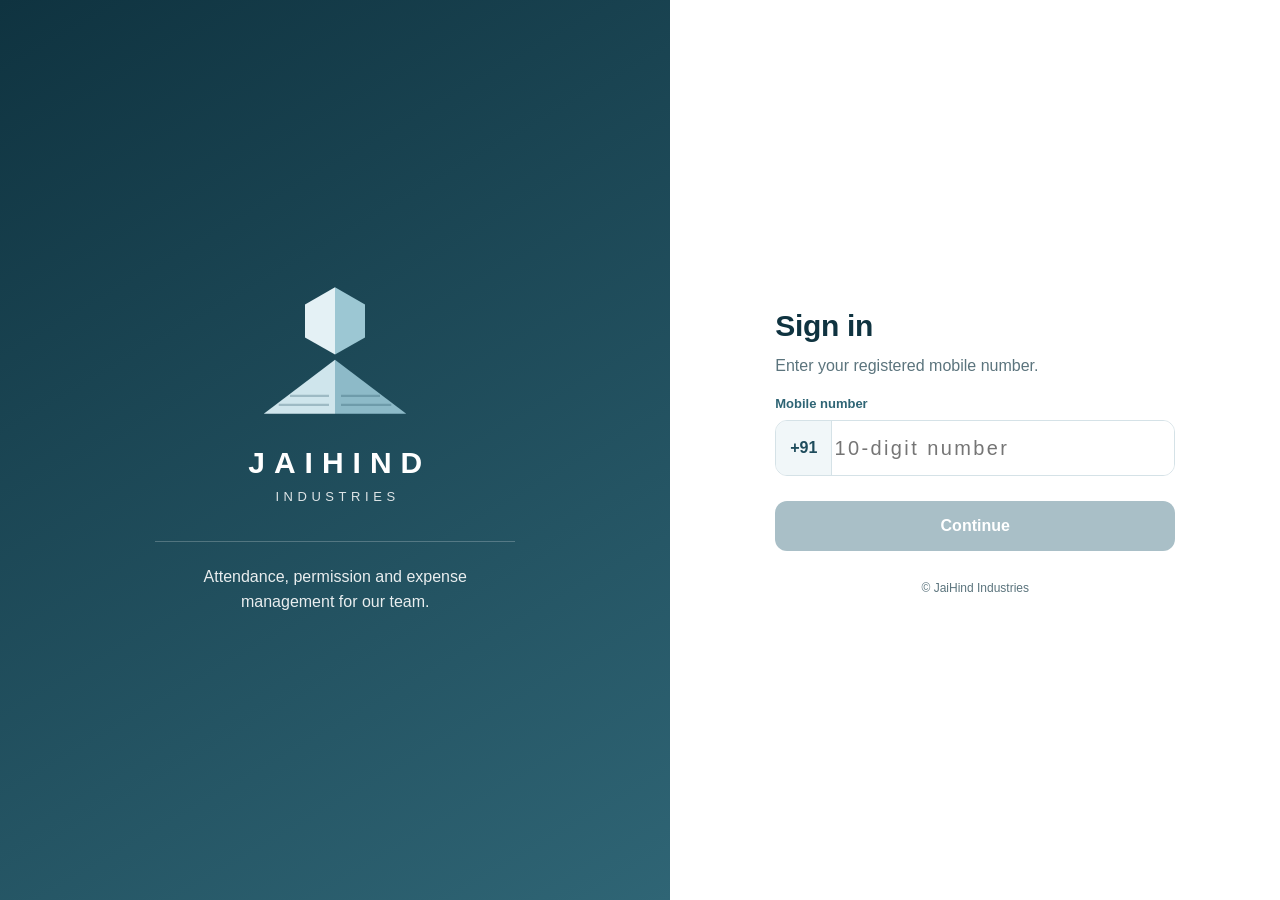
==== index.html @ 424bba56 "Add files via upload" ====
<!doctype html>
<html lang="en">
<head>
<meta charset="utf-8">
<meta name="viewport" content="width=device-width,initial-scale=1,viewport-fit=cover">
<meta name="theme-color" content="#1e4c5c">
<meta name="apple-mobile-web-app-capable" content="yes">
<meta name="mobile-web-app-capable" content="yes">
<title>JaiHind Industries | Attendance Portal</title>
<link rel="icon" href="logo.svg" type="image/svg+xml">
<link rel="stylesheet" href="style.css">
</head>
<body>

<!-- Loading -->
<div id="screenLoad" class="loader"><div class="spin"></div><div>Please wait…</div></div>

<!-- Sign in -->
<div id="screenLogin" class="auth" hidden>
  <aside class="auth-brand">
    <img src="logo-white.svg" alt="JaiHind Industries logo">
    <h1>JAIHIND</h1>
    <div class="sub">INDUSTRIES</div>
    <p class="tag">Attendance, permission and expense management for our team.</p>
  </aside>
  <section class="auth-panel">
    <form class="auth-box" id="loginForm" novalidate>
      <h2>Sign in</h2>
      <p class="lead">Enter your registered mobile number.</p>
      <label for="phone">Mobile number</label>
      <div class="phone">
        <span class="cc">+91</span>
        <input id="phone" type="tel" inputmode="numeric" pattern="[0-9]*" maxlength="10" autocomplete="tel-national" placeholder="10-digit number" aria-describedby="loginErr">
      </div>
      <div id="loginErr" class="err" role="alert"></div>
      <button id="loginBtn" class="btn" type="submit" disabled>Continue</button>
      <p class="auth-foot">&copy; JaiHind Industries</p>
    </form>
  </section>
</div>

<!-- Clock In / Out (opens after scanning the QR code) -->
<div id="screenFlow" hidden>
  <header class="topbar"><img src="logo-white.svg" alt=""><div><div class="t1">JAIHIND</div><div class="t2">INDUSTRIES</div></div></header>
  <main class="shell">
    <div class="card">
      <div class="flow-head"><span id="flowBadge" class="badge">IN</span><h2 id="flowTitle">Clock In</h2></div>
      <p class="who" id="flowName"></p>
      <div class="steps"><div class="step on" id="st1">1. Camera &amp; location</div><div class="step" id="st2">2. Photo</div><div class="step" id="st3">3. Submit</div></div>

      <button id="btnStart" class="btn teal" type="button">Open camera &amp; location</button>
      <div id="gpsInfo" class="msg info" hidden></div>
      <div id="camWrap" class="cam" hidden><video id="video" autoplay playsinline muted></video></div>
      <button id="btnShot" class="btn teal" type="button" hidden>Take photo</button>
      <div id="prevWrap" class="cam" hidden><img id="preview" alt="Your photo"></div>
      <div id="sizeInfo" class="msg info" hidden></div>
      <div class="row2"><button id="btnRetake" class="btn ghost" type="button" hidden>Retake</button><button id="btnSubmit" class="btn ok" type="button" hidden>Submit</button></div>
      <div id="flowMsg"></div>
      <button id="btnCancel" class="btn ghost sm" type="button">Cancel and exit</button>
    </div>
  </main>
</div>

<!-- Finished -->
<div id="screenDone" class="done" hidden>
  <div class="done-card">
    <div class="tick"><svg viewBox="0 0 24 24" fill="none" stroke="#1f7a3a" stroke-width="3" stroke-linecap="round" stroke-linejoin="round"><path d="M5 12.5l4.5 4.5L19 7.5"/></svg></div>
    <h2 id="doneTitle">Clock In recorded</h2>
    <p class="who2" id="doneName"></p>
    <p class="when" id="doneWhen"></p>
    <p class="count" id="doneCount"></p>
    <button id="btnClose" class="btn" type="button">Close</button>
  </div>
</div>

<!-- Dashboard (opened without scanning a QR) -->
<div id="screenDash" hidden>
  <header class="topbar"><img src="logo-white.svg" alt=""><div><div class="t1">JAIHIND</div><div class="t2">INDUSTRIES</div></div>
    <div class="right"><button class="linkbtn" id="btnLogout" type="button">Sign out</button></div></header>
  <main class="shell">
    <div class="profile"><div class="avatar" id="avatar"></div><div><div class="n" id="dName"></div><div class="r" id="dRole"></div></div></div>

    <div class="tabs" id="tabs">
      <button type="button" data-t="att" class="on">Attendance</button>
      <button type="button" data-t="per">Permission</button>
      <button type="button" data-t="exp">Expense</button>
      <button type="button" data-t="adm" id="admTab" hidden>Approvals</button>
    </div>

    <section id="t-att">
      <div class="card">
        <h2>Clock in / Clock out</h2>
        <p class="desc">Scan the <b>CLOCK IN</b> QR code when you arrive and the <b>CLOCK OUT</b> QR code when you leave, using your phone camera.</p>
      </div>
      <div class="card"><h2>Recent attendance</h2><div class="tbl"><table id="attTbl"></table></div></div>
    </section>

    <section id="t-per" hidden>
      <div class="card">
        <h2>Request permission</h2>
        <label for="pDate">Date</label><input id="pDate" type="date">
        <div class="row2"><div><label for="pFrom">From</label><input id="pFrom" type="time"></div><div><label for="pTo">To</label><input id="pTo" type="time"></div></div>
        <label for="pReason">Reason</label><textarea id="pReason" rows="3"></textarea>
        <button class="btn" type="button" id="btnPerm">Send request</button><div id="pMsg"></div>
      </div>
      <div class="card"><h2>My requests</h2><div class="tbl"><table id="perTbl"></table></div></div>
    </section>

    <section id="t-exp" hidden>
      <div class="card">
        <h2>Add expense</h2>
        <label for="eDate">Date</label><input id="eDate" type="date">
        <label for="eCat">Category</label><select id="eCat"><option>Travel</option><option>Food</option><option>Fuel</option><option>Material</option><option>Courier</option><option>Other</option></select>
        <label for="eAmt">Amount (₹)</label><input id="eAmt" type="number" inputmode="decimal" min="0">
        <label for="eDesc">Description</label><input id="eDesc" type="text">
        <label for="eFile">Bill photo (optional)</label><input id="eFile" type="file" accept="image/*">
        <div id="eSize" class="msg info" hidden></div>
        <button class="btn" type="button" id="btnExp">Submit expense</button><div id="eMsg"></div>
      </div>
      <div class="card"><h2>My expenses</h2><div class="tbl"><table id="expTbl"></table></div></div>
    </section>

    <section id="t-adm" hidden>
      <div class="card"><h2>Pending permissions</h2><div id="admPer"></div></div>
      <div class="card"><h2>Pending expenses</h2><div id="admExp"></div></div>
    </section>
  </main>
</div>

<script src="app.js"></script>
</body>
</html>
---- style.css ----
/* JaiHind Industries – shared styles (mobile, tablet, laptop, desktop; Android, iPhone, Windows, Mac) */
:root{
  --t50:#f1f7f9;--t100:#dcebf0;--t300:#8bb8c6;--t500:#3f7b8c;--t600:#2f6575;--t700:#1e4c5c;--t900:#0f3340;
  --text:#10252d;--muted:#5b747d;--line:#d5e2e7;--bg:#eef4f6;--card:#fff;
  --ok:#1f7a3a;--okbg:#e6f4ea;--bad:#b3261e;--badbg:#fcebe9;--warn:#9a5b00;--warnbg:#fff3df;--infobg:#e6f1f5;
  --radius:14px;--shadow:0 10px 30px rgba(15,51,64,.10);
  --font:-apple-system,BlinkMacSystemFont,"Segoe UI",Roboto,"Helvetica Neue",Arial,sans-serif;
}
*{box-sizing:border-box;-webkit-tap-highlight-color:transparent}
html{-webkit-text-size-adjust:100%;text-size-adjust:100%}
body{margin:0;font-family:var(--font);background:var(--bg);color:var(--text);font-size:16px;line-height:1.5;-webkit-font-smoothing:antialiased}
[hidden]{display:none!important}
h1,h2,h3,p{margin:0}
img{max-width:100%}
button,input,select,textarea{font:inherit;color:inherit}
:focus-visible{outline:3px solid #7fb8ca;outline-offset:2px}

/* ---------- Buttons ---------- */
.btn{display:flex;align-items:center;justify-content:center;gap:8px;width:100%;min-height:50px;padding:12px 18px;border:0;border-radius:12px;
  background:var(--t700);color:#fff;font-weight:600;font-size:16px;cursor:pointer;margin-top:14px;
  -webkit-appearance:none;appearance:none;transition:background .15s,transform .05s}
.btn:hover{background:var(--t900)}.btn:active{transform:translateY(1px)}
.btn:disabled{background:#a9bfc7;cursor:not-allowed}
.btn.teal{background:var(--t500)}.btn.teal:hover{background:var(--t600)}
.btn.ok{background:var(--ok)}.btn.bad{background:var(--bad)}
.btn.ghost{background:transparent;color:var(--t700);border:1.5px solid var(--line)}.btn.ghost:hover{background:var(--t50)}
.btn.sm{min-height:42px;font-size:15px;margin-top:10px}
.row2{display:flex;gap:10px}.row2>*{flex:1}

/* ---------- Form fields ---------- */
label{display:block;font-size:13px;font-weight:600;color:var(--t600);margin:16px 0 6px}
.field,select,textarea,input[type=date],input[type=time],input[type=number],input[type=text],input[type=file]{
  width:100%;min-height:50px;padding:12px 14px;border:1.5px solid var(--line);border-radius:12px;background:#fff;font-size:16px;
  -webkit-appearance:none;appearance:none}
select{background-image:linear-gradient(45deg,transparent 50%,#5b747d 50%),linear-gradient(135deg,#5b747d 50%,transparent 50%);
  background-position:calc(100% - 20px) 50%,calc(100% - 14px) 50%;background-size:6px 6px;background-repeat:no-repeat;padding-right:36px}
textarea{resize:vertical;min-height:90px}
.field:focus,select:focus,textarea:focus,input:focus{border-color:var(--t500)}
.phone{display:flex;align-items:stretch;border:1.5px solid var(--line);border-radius:12px;background:#fff;overflow:hidden}
.phone:focus-within{border-color:var(--t500);box-shadow:0 0 0 3px rgba(63,123,140,.18)}
.phone .cc{display:flex;align-items:center;padding:0 14px;background:var(--t50);border-right:1.5px solid var(--line);font-weight:600;color:var(--t700)}
.phone input{flex:1;min-width:0;border:0;border-radius:0;min-height:54px;font-size:20px;letter-spacing:.12em;font-weight:500;box-shadow:none}
.phone input:focus{outline:none}
.hint{font-size:13px;color:var(--muted);margin-top:8px}
.err{font-size:14px;color:var(--bad);margin-top:10px;min-height:1px}

/* ---------- Messages ---------- */
.msg{padding:12px 14px;border-radius:12px;margin-top:12px;font-size:15px}
.msg.ok{background:var(--okbg);color:var(--ok)}.msg.err{background:var(--badbg);color:var(--bad)}.msg.info{background:var(--infobg);color:var(--t700)}

/* ---------- Login ---------- */
.auth{min-height:100vh;min-height:100dvh;display:grid;grid-template-columns:1fr}
.auth-brand{background:linear-gradient(150deg,var(--t900),var(--t600));color:#fff;padding:calc(28px + env(safe-area-inset-top)) 24px 28px;
  display:flex;flex-direction:column;align-items:center;text-align:center;justify-content:center}
.auth-brand img{width:72px;height:auto}
.auth-brand h1{margin-top:12px;font-size:20px;letter-spacing:.3em;font-weight:700;padding-left:.3em}
.auth-brand .sub{letter-spacing:.35em;font-size:11px;opacity:.85;margin-top:2px;padding-left:.35em}
.auth-brand .tag{display:none}
.auth-panel{display:flex;align-items:flex-start;justify-content:center;padding:28px 20px calc(28px + env(safe-area-inset-bottom))}
.auth-box{width:100%;max-width:400px}
.auth-box h2{font-size:26px;color:var(--t900);letter-spacing:-.01em}
.auth-box .lead{color:var(--muted);margin-top:6px}
.auth-foot{margin-top:28px;font-size:12px;color:var(--muted);text-align:center}
@media (min-width:900px){
  .auth{grid-template-columns:1.1fr 1fr}
  .auth-brand{padding:48px}
  .auth-brand img{width:150px}
  .auth-brand h1{font-size:30px;margin-top:24px}
  .auth-brand .sub{font-size:13px}
  .auth-brand .tag{display:block;margin-top:34px;max-width:360px;font-size:16px;line-height:1.6;opacity:.9;border-top:1px solid rgba(255,255,255,.25);padding-top:22px}
  .auth-panel{align-items:center;background:#fff;padding:48px}
  .auth-box h2{font-size:30px}
}

/* ---------- App shell ---------- */
.topbar{position:sticky;top:0;z-index:5;background:linear-gradient(135deg,var(--t900),var(--t600));color:#fff;
  padding:calc(10px + env(safe-area-inset-top)) max(16px,env(safe-area-inset-right)) 10px max(16px,env(safe-area-inset-left));display:flex;align-items:center;gap:12px}
.topbar img{width:38px;height:auto}
.topbar .t1{font-weight:700;letter-spacing:.28em;font-size:14px}.topbar .t2{font-size:10px;letter-spacing:.3em;opacity:.85}
.topbar .right{margin-left:auto;font-size:13px}
.linkbtn{background:none;border:0;color:#cfe6ed;text-decoration:underline;cursor:pointer;padding:6px;font-size:13px}
.shell{max-width:560px;margin:0 auto;padding:16px max(16px,env(safe-area-inset-right)) calc(32px + env(safe-area-inset-bottom)) max(16px,env(safe-area-inset-left))}
@media (min-width:900px){.shell{max-width:820px;padding-top:28px}}
.card{background:var(--card);border-radius:var(--radius);padding:20px;box-shadow:var(--shadow);margin-bottom:16px}
.card h2{font-size:18px;color:var(--t900);margin-bottom:4px}
.card .desc{color:var(--muted);font-size:14px;margin-bottom:4px}

/* profile */
.profile{display:flex;align-items:center;gap:14px;background:linear-gradient(135deg,var(--t700),var(--t500));color:#fff;border-radius:var(--radius);padding:18px;margin-bottom:16px}
.avatar{width:52px;height:52px;border-radius:50%;background:rgba(255,255,255,.18);display:flex;align-items:center;justify-content:center;font-weight:700;font-size:20px;flex:none}
.profile .n{font-size:20px;font-weight:700;line-height:1.2}.profile .r{font-size:13px;opacity:.9}
.profile .l{font-size:13px;opacity:.85;margin-top:2px}

/* tabs */
.tabs{display:flex;gap:6px;background:#dbe8ed;padding:4px;border-radius:12px;margin-bottom:16px}
.tabs button{flex:1;border:0;background:transparent;padding:11px 4px;border-radius:9px;font-weight:600;font-size:14px;color:var(--t700);cursor:pointer}
.tabs button.on{background:#fff;box-shadow:0 1px 4px rgba(15,51,64,.15)}

/* tables */
.tbl{overflow-x:auto;-webkit-overflow-scrolling:touch;margin-top:8px}
table{width:100%;border-collapse:collapse;font-size:14px}
th{font-size:12px;text-transform:uppercase;letter-spacing:.06em;color:var(--muted);text-align:left;padding:8px 6px;border-bottom:1px solid var(--line)}
td{padding:10px 6px;border-bottom:1px solid #e8f0f3;vertical-align:top}
.pill{display:inline-block;padding:2px 10px;border-radius:99px;font-size:12px;font-weight:700;background:var(--warnbg);color:var(--warn)}
.pill.Approved{background:var(--okbg);color:var(--ok)}.pill.Rejected{background:var(--badbg);color:var(--bad)}
.item{border:1px solid var(--line);border-radius:12px;padding:12px;margin-top:10px;font-size:14px}
.empty{color:var(--muted);padding:12px 0;font-size:14px}

/* ---------- Clock flow ---------- */
.flow-head{display:flex;align-items:center;gap:12px;margin-bottom:6px}
.badge{padding:5px 14px;border-radius:99px;font-weight:700;font-size:13px;letter-spacing:.08em;color:#fff;background:var(--ok)}
.badge.OUT{background:var(--t700)}
.flow-head h2{font-size:24px;margin:0}
.who{color:var(--muted);margin-bottom:14px}
.steps{display:flex;gap:6px;margin:6px 0 14px}
.step{flex:1;text-align:center;font-size:12px;color:var(--muted);border-top:4px solid var(--line);padding-top:6px}
.step.on{border-color:var(--t500);color:var(--t700);font-weight:600}.step.done{border-color:var(--ok);color:var(--ok)}
.cam{position:relative;margin-top:12px;border-radius:14px;overflow:hidden;background:#0b1a20}
.cam video,.cam img{display:block;width:100%;aspect-ratio:4/3;object-fit:cover}
.cam video{-webkit-transform:scaleX(-1);transform:scaleX(-1)}
.stamp{position:absolute;left:10px;top:10px;background:rgba(0,0,0,.55);color:#fff;font-size:12px;padding:4px 10px;border-radius:99px}

/* ---------- Done ---------- */
.done{min-height:100vh;min-height:100dvh;display:flex;align-items:center;justify-content:center;padding:24px;background:linear-gradient(150deg,var(--t900),var(--t600))}
.done-card{background:#fff;border-radius:20px;padding:34px 26px;text-align:center;width:100%;max-width:400px;box-shadow:var(--shadow)}
.tick{width:84px;height:84px;margin:0 auto 14px;border-radius:50%;background:var(--okbg);display:flex;align-items:center;justify-content:center}
.tick svg{width:44px;height:44px}
.done-card h2{font-size:24px;color:var(--t900)}
.done-card .who2{margin-top:8px;font-size:18px;font-weight:600}
.done-card .when{color:var(--muted);margin-top:2px}
.done-card .count{margin-top:18px;font-size:14px;color:var(--muted)}

/* ---------- Loader ---------- */
.loader{min-height:100vh;min-height:100dvh;display:flex;align-items:center;justify-content:center;flex-direction:column;gap:14px;color:var(--muted)}
.spin{width:36px;height:36px;border:4px solid var(--t100);border-top-color:var(--t500);border-radius:50%;animation:sp .8s linear infinite}
@keyframes sp{to{transform:rotate(360deg)}}
@media (prefers-reduced-motion:reduce){.spin{animation-duration:2s}}

/* ---------- QR poster page ---------- */
.qr-top{background:var(--t900);color:#fff;text-align:center;padding:18px;letter-spacing:.3em;font-weight:700}
.qr-wrap{max-width:880px;margin:0 auto;padding:24px 16px;text-align:center}
.qr-actions{display:flex;gap:10px;justify-content:center;flex-wrap:wrap;margin-bottom:18px}
.qr-actions .btn{width:auto;margin:0;padding:12px 22px}
.qr-cards{display:flex;gap:24px;justify-content:center;flex-wrap:wrap}
.qcard{width:320px;background:#fff;border-radius:18px;padding:24px;border-top:14px solid var(--c);box-shadow:var(--shadow)}
.qcard small{color:var(--muted);letter-spacing:.2em}
.qcard h1{margin:6px 0;color:var(--c);letter-spacing:.14em;font-size:30px}
.qcard .qr{display:flex;justify-content:center;margin:16px 0}
.qcard .qr canvas,.qcard .qr img{max-width:100%;height:auto}
@media print{.qr-top,.qr-actions,.qnote{display:none}body{background:#fff}.qcard{box-shadow:none;border:1px solid #ccc}}
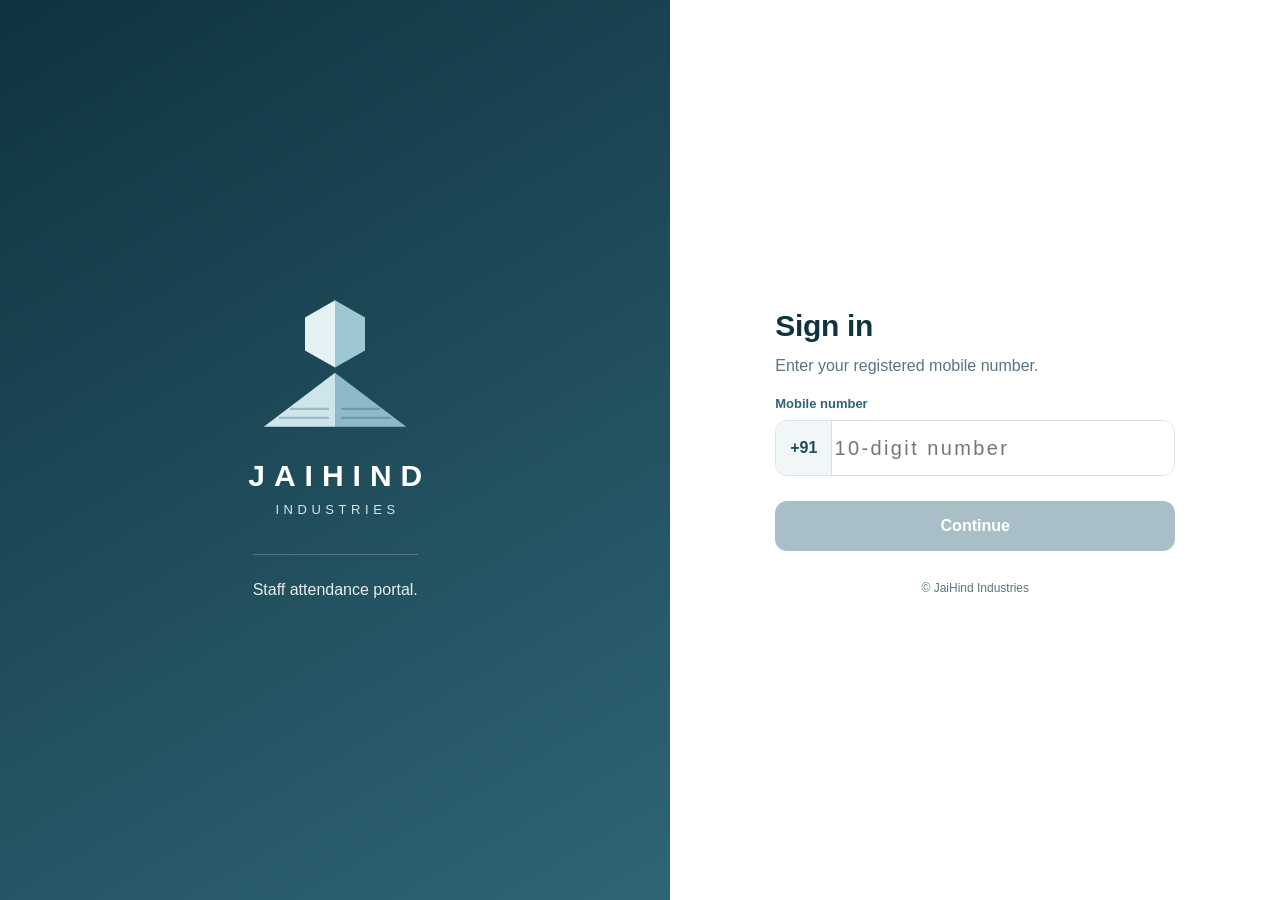
==== commit a83a877c: "Add files via upload" ====
--- a/index.html
+++ b/index.html
@@ -6,7 +6,7 @@
 <meta name="theme-color" content="#1e4c5c">
 <meta name="apple-mobile-web-app-capable" content="yes">
 <meta name="mobile-web-app-capable" content="yes">
-<title>JaiHind Industries | Attendance Portal</title>
+<title>JaiHind Industries | Attendance</title>
 <link rel="icon" href="logo.svg" type="image/svg+xml">
 <link rel="stylesheet" href="style.css">
 </head>
@@ -15,22 +15,22 @@
 <!-- Loading -->
 <div id="screenLoad" class="loader"><div class="spin"></div><div>Please wait…</div></div>
 
-<!-- Sign in -->
+<!-- Sign in (asked on every scan) -->
 <div id="screenLogin" class="auth" hidden>
   <aside class="auth-brand">
     <img src="logo-white.svg" alt="JaiHind Industries logo">
     <h1>JAIHIND</h1>
     <div class="sub">INDUSTRIES</div>
-    <p class="tag">Attendance, permission and expense management for our team.</p>
+    <p class="tag">Staff attendance portal.</p>
   </aside>
   <section class="auth-panel">
-    <form class="auth-box" id="loginForm" novalidate>
-      <h2>Sign in</h2>
-      <p class="lead">Enter your registered mobile number.</p>
+    <form class="auth-box" id="loginForm" novalidate autocomplete="off">
+      <h2 id="loginTitle">Sign in</h2>
+      <p class="lead" id="loginLead">Enter your registered mobile number.</p>
       <label for="phone">Mobile number</label>
       <div class="phone">
         <span class="cc">+91</span>
-        <input id="phone" type="tel" inputmode="numeric" pattern="[0-9]*" maxlength="10" autocomplete="tel-national" placeholder="10-digit number" aria-describedby="loginErr">
+        <input id="phone" type="tel" inputmode="numeric" pattern="[0-9]*" maxlength="10" autocomplete="off" placeholder="10-digit number" aria-describedby="loginErr">
       </div>
       <div id="loginErr" class="err" role="alert"></div>
       <button id="loginBtn" class="btn" type="submit" disabled>Continue</button>
@@ -46,17 +46,25 @@
     <div class="card">
       <div class="flow-head"><span id="flowBadge" class="badge">IN</span><h2 id="flowTitle">Clock In</h2></div>
       <p class="who" id="flowName"></p>
-      <div class="steps"><div class="step on" id="st1">1. Camera &amp; location</div><div class="step" id="st2">2. Photo</div><div class="step" id="st3">3. Submit</div></div>
 
-      <button id="btnStart" class="btn teal" type="button">Open camera &amp; location</button>
-      <div id="gpsInfo" class="msg info" hidden></div>
-      <div id="camWrap" class="cam" hidden><video id="video" autoplay playsinline muted></video></div>
-      <button id="btnShot" class="btn teal" type="button" hidden>Take photo</button>
-      <div id="prevWrap" class="cam" hidden><img id="preview" alt="Your photo"></div>
-      <div id="sizeInfo" class="msg info" hidden></div>
-      <div class="row2"><button id="btnRetake" class="btn ghost" type="button" hidden>Retake</button><button id="btnSubmit" class="btn ok" type="button" hidden>Submit</button></div>
-      <div id="flowMsg"></div>
-      <button id="btnCancel" class="btn ghost sm" type="button">Cancel and exit</button>
+      <div id="flowMain">
+        <div class="steps"><div class="step on" id="st1">1. Camera &amp; location</div><div class="step" id="st2">2. Photo</div><div class="step" id="st3">3. Submit</div></div>
+        <button id="btnStart" class="btn teal" type="button">Open camera &amp; location</button>
+        <div id="gpsInfo" class="msg info" hidden></div>
+        <div id="camWrap" class="cam" hidden><video id="video" autoplay playsinline muted></video></div>
+        <button id="btnShot" class="btn teal" type="button" hidden>Take photo</button>
+        <div id="prevWrap" class="cam" hidden><img id="preview" alt="Your photo"></div>
+        <div id="sizeInfo" class="msg info" hidden></div>
+        <div class="row2"><button id="btnRetake" class="btn ghost" type="button" hidden>Retake</button><button id="btnSubmit" class="btn ok" type="button" hidden>Submit</button></div>
+        <div id="flowMsg"></div>
+        <button id="btnCancel" class="btn ghost sm" type="button">Cancel and exit</button>
+      </div>
+
+      <!-- shown when today's clock in / out is already done -->
+      <div id="flowBlock" hidden>
+        <div class="msg err" id="flowBlockMsg"></div>
+        <button id="btnBlockClose" class="btn" type="button">Close</button>
+      </div>
     </div>
   </main>
 </div>
@@ -73,57 +81,17 @@
   </div>
 </div>
 
-<!-- Dashboard (opened without scanning a QR) -->
+<!-- My attendance (when the site is opened without scanning a QR) -->
 <div id="screenDash" hidden>
   <header class="topbar"><img src="logo-white.svg" alt=""><div><div class="t1">JAIHIND</div><div class="t2">INDUSTRIES</div></div>
     <div class="right"><button class="linkbtn" id="btnLogout" type="button">Sign out</button></div></header>
   <main class="shell">
     <div class="profile"><div class="avatar" id="avatar"></div><div><div class="n" id="dName"></div><div class="r" id="dRole"></div></div></div>
-
-    <div class="tabs" id="tabs">
-      <button type="button" data-t="att" class="on">Attendance</button>
-      <button type="button" data-t="per">Permission</button>
-      <button type="button" data-t="exp">Expense</button>
-      <button type="button" data-t="adm" id="admTab" hidden>Approvals</button>
+    <div class="card">
+      <h2>Clock in / Clock out</h2>
+      <p class="desc">Scan the <b>CLOCK IN</b> QR code when you arrive and the <b>CLOCK OUT</b> QR code when you leave, using your phone camera. One clock in and one clock out per day.</p>
     </div>
-
-    <section id="t-att">
-      <div class="card">
-        <h2>Clock in / Clock out</h2>
-        <p class="desc">Scan the <b>CLOCK IN</b> QR code when you arrive and the <b>CLOCK OUT</b> QR code when you leave, using your phone camera.</p>
-      </div>
-      <div class="card"><h2>Recent attendance</h2><div class="tbl"><table id="attTbl"></table></div></div>
-    </section>
-
-    <section id="t-per" hidden>
-      <div class="card">
-        <h2>Request permission</h2>
-        <label for="pDate">Date</label><input id="pDate" type="date">
-        <div class="row2"><div><label for="pFrom">From</label><input id="pFrom" type="time"></div><div><label for="pTo">To</label><input id="pTo" type="time"></div></div>
-        <label for="pReason">Reason</label><textarea id="pReason" rows="3"></textarea>
-        <button class="btn" type="button" id="btnPerm">Send request</button><div id="pMsg"></div>
-      </div>
-      <div class="card"><h2>My requests</h2><div class="tbl"><table id="perTbl"></table></div></div>
-    </section>
-
-    <section id="t-exp" hidden>
-      <div class="card">
-        <h2>Add expense</h2>
-        <label for="eDate">Date</label><input id="eDate" type="date">
-        <label for="eCat">Category</label><select id="eCat"><option>Travel</option><option>Food</option><option>Fuel</option><option>Material</option><option>Courier</option><option>Other</option></select>
-        <label for="eAmt">Amount (₹)</label><input id="eAmt" type="number" inputmode="decimal" min="0">
-        <label for="eDesc">Description</label><input id="eDesc" type="text">
-        <label for="eFile">Bill photo (optional)</label><input id="eFile" type="file" accept="image/*">
-        <div id="eSize" class="msg info" hidden></div>
-        <button class="btn" type="button" id="btnExp">Submit expense</button><div id="eMsg"></div>
-      </div>
-      <div class="card"><h2>My expenses</h2><div class="tbl"><table id="expTbl"></table></div></div>
-    </section>
-
-    <section id="t-adm" hidden>
-      <div class="card"><h2>Pending permissions</h2><div id="admPer"></div></div>
-      <div class="card"><h2>Pending expenses</h2><div id="admExp"></div></div>
-    </section>
+    <div class="card"><h2>My attendance</h2><div class="tbl"><table id="attTbl"></table></div></div>
   </main>
 </div>
 
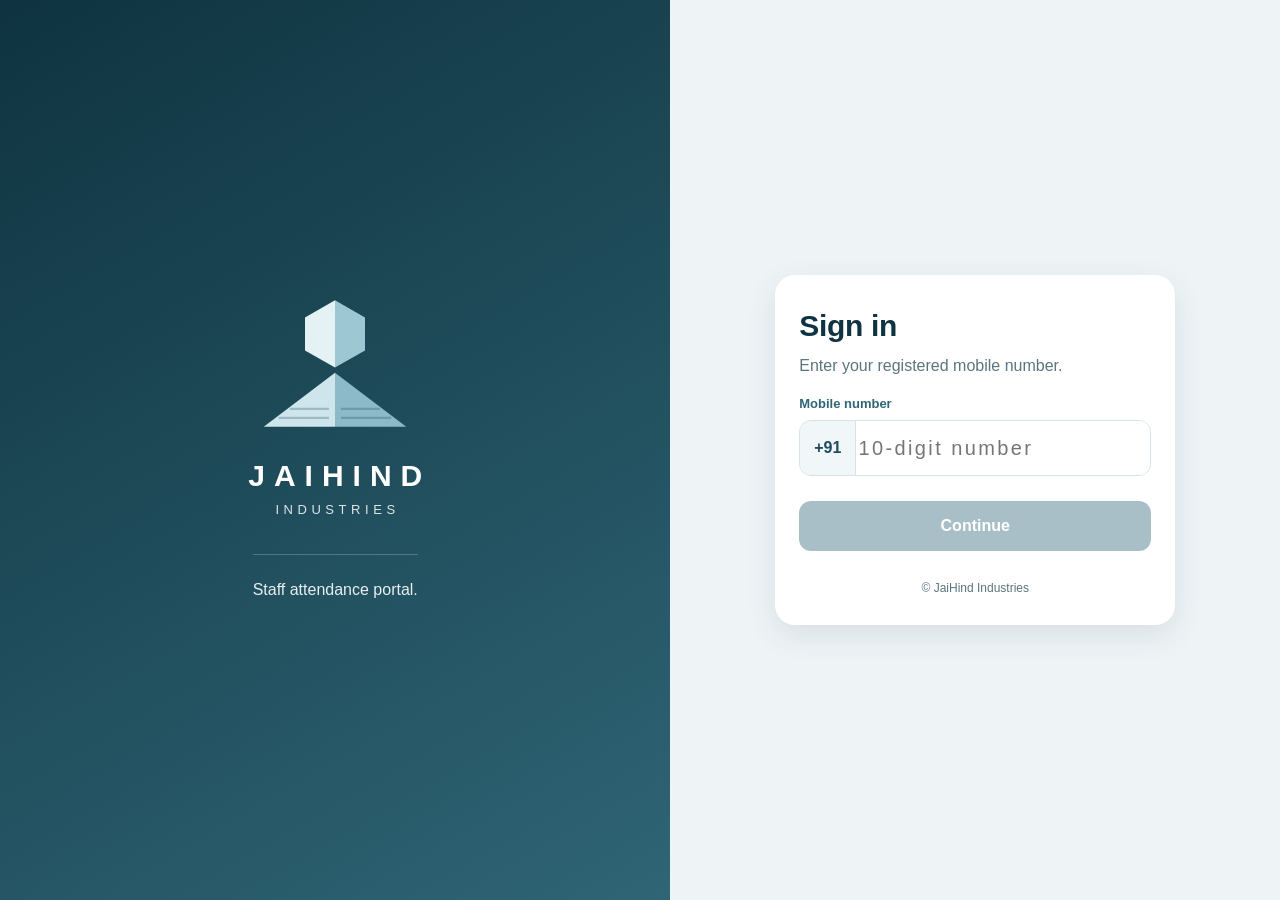
==== commit 22cd79b7: "Add files via upload" ====
--- a/index.html
+++ b/index.html
@@ -11,6 +11,12 @@
 <link rel="stylesheet" href="style.css">
 </head>
 <body>
+
+<!-- Animated background (silent, loops, stays behind everything) -->
+<video class="bg-video" autoplay muted loop playsinline preload="auto" poster="bg-poster.jpg" aria-hidden="true" tabindex="-1">
+  <source src="bg.mp4" type="video/mp4">
+</video>
+<div class="bg-veil" aria-hidden="true"></div>
 
 <!-- Loading -->
 <div id="screenLoad" class="loader"><div class="spin"></div><div>Please wait…</div></div>
--- a/style.css
+++ b/style.css
@@ -8,7 +8,7 @@
 }
 *{box-sizing:border-box;-webkit-tap-highlight-color:transparent}
 html{-webkit-text-size-adjust:100%;text-size-adjust:100%}
-body{margin:0;font-family:var(--font);background:var(--bg);color:var(--text);font-size:16px;line-height:1.5;-webkit-font-smoothing:antialiased}
+body{margin:0;font-family:var(--font);background:var(--bg) url(bg-poster.jpg) center/cover no-repeat fixed;color:var(--text);font-size:16px;line-height:1.5;-webkit-font-smoothing:antialiased}
 [hidden]{display:none!important}
 h1,h2,h3,p{margin:0}
 img{max-width:100%}
@@ -49,26 +49,26 @@
 .msg.ok{background:var(--okbg);color:var(--ok)}.msg.err{background:var(--badbg);color:var(--bad)}.msg.info{background:var(--infobg);color:var(--t700)}
 
 /* ---------- Login ---------- */
-.auth{min-height:100vh;min-height:100dvh;display:grid;grid-template-columns:1fr}
+.auth{min-height:100vh;min-height:100dvh;display:grid;grid-template-columns:minmax(0,1fr)}
 .auth-brand{background:linear-gradient(150deg,var(--t900),var(--t600));color:#fff;padding:calc(28px + env(safe-area-inset-top)) 24px 28px;
   display:flex;flex-direction:column;align-items:center;text-align:center;justify-content:center}
 .auth-brand img{width:72px;height:auto}
 .auth-brand h1{margin-top:12px;font-size:20px;letter-spacing:.3em;font-weight:700;padding-left:.3em}
 .auth-brand .sub{letter-spacing:.35em;font-size:11px;opacity:.85;margin-top:2px;padding-left:.35em}
 .auth-brand .tag{display:none}
-.auth-panel{display:flex;align-items:flex-start;justify-content:center;padding:28px 20px calc(28px + env(safe-area-inset-bottom))}
-.auth-box{width:100%;max-width:400px}
+.auth-panel{min-width:0;display:flex;align-items:flex-start;justify-content:center;padding:28px 20px calc(28px + env(safe-area-inset-bottom))}
+.auth-box{width:100%;max-width:400px;background:#fff;border-radius:20px;padding:28px 24px;box-shadow:var(--shadow)}
 .auth-box h2{font-size:26px;color:var(--t900);letter-spacing:-.01em}
 .auth-box .lead{color:var(--muted);margin-top:6px}
 .auth-foot{margin-top:28px;font-size:12px;color:var(--muted);text-align:center}
 @media (min-width:900px){
-  .auth{grid-template-columns:1.1fr 1fr}
+  .auth{grid-template-columns:minmax(0,1.1fr) minmax(0,1fr)}
   .auth-brand{padding:48px}
   .auth-brand img{width:150px}
   .auth-brand h1{font-size:30px;margin-top:24px}
   .auth-brand .sub{font-size:13px}
   .auth-brand .tag{display:block;margin-top:34px;max-width:360px;font-size:16px;line-height:1.6;opacity:.9;border-top:1px solid rgba(255,255,255,.25);padding-top:22px}
-  .auth-panel{align-items:center;background:#fff;padding:48px}
+  .auth-panel{align-items:center;padding:48px}
   .auth-box h2{font-size:30px}
 }
 
@@ -148,3 +148,9 @@
 .qcard .qr{display:flex;justify-content:center;margin:16px 0}
 .qcard .qr canvas,.qcard .qr img{max-width:100%;height:auto}
 @media print{.qr-top,.qr-actions,.qnote{display:none}body{background:#fff}.qcard{box-shadow:none;border:1px solid #ccc}}
+
+/* ---------- Animated background video ---------- */
+.bg-video{position:fixed;inset:0;width:100%;height:100%;object-fit:cover;z-index:-2;pointer-events:none;background:var(--bg)}
+.bg-veil{position:fixed;inset:0;z-index:-1;pointer-events:none;background:linear-gradient(180deg,rgba(238,244,246,.28),rgba(238,244,246,.5))}
+@media (prefers-reduced-motion:reduce){.bg-video{display:none}}  /* the still poster image shows instead */
+@media print{.bg-video,.bg-veil{display:none}}
